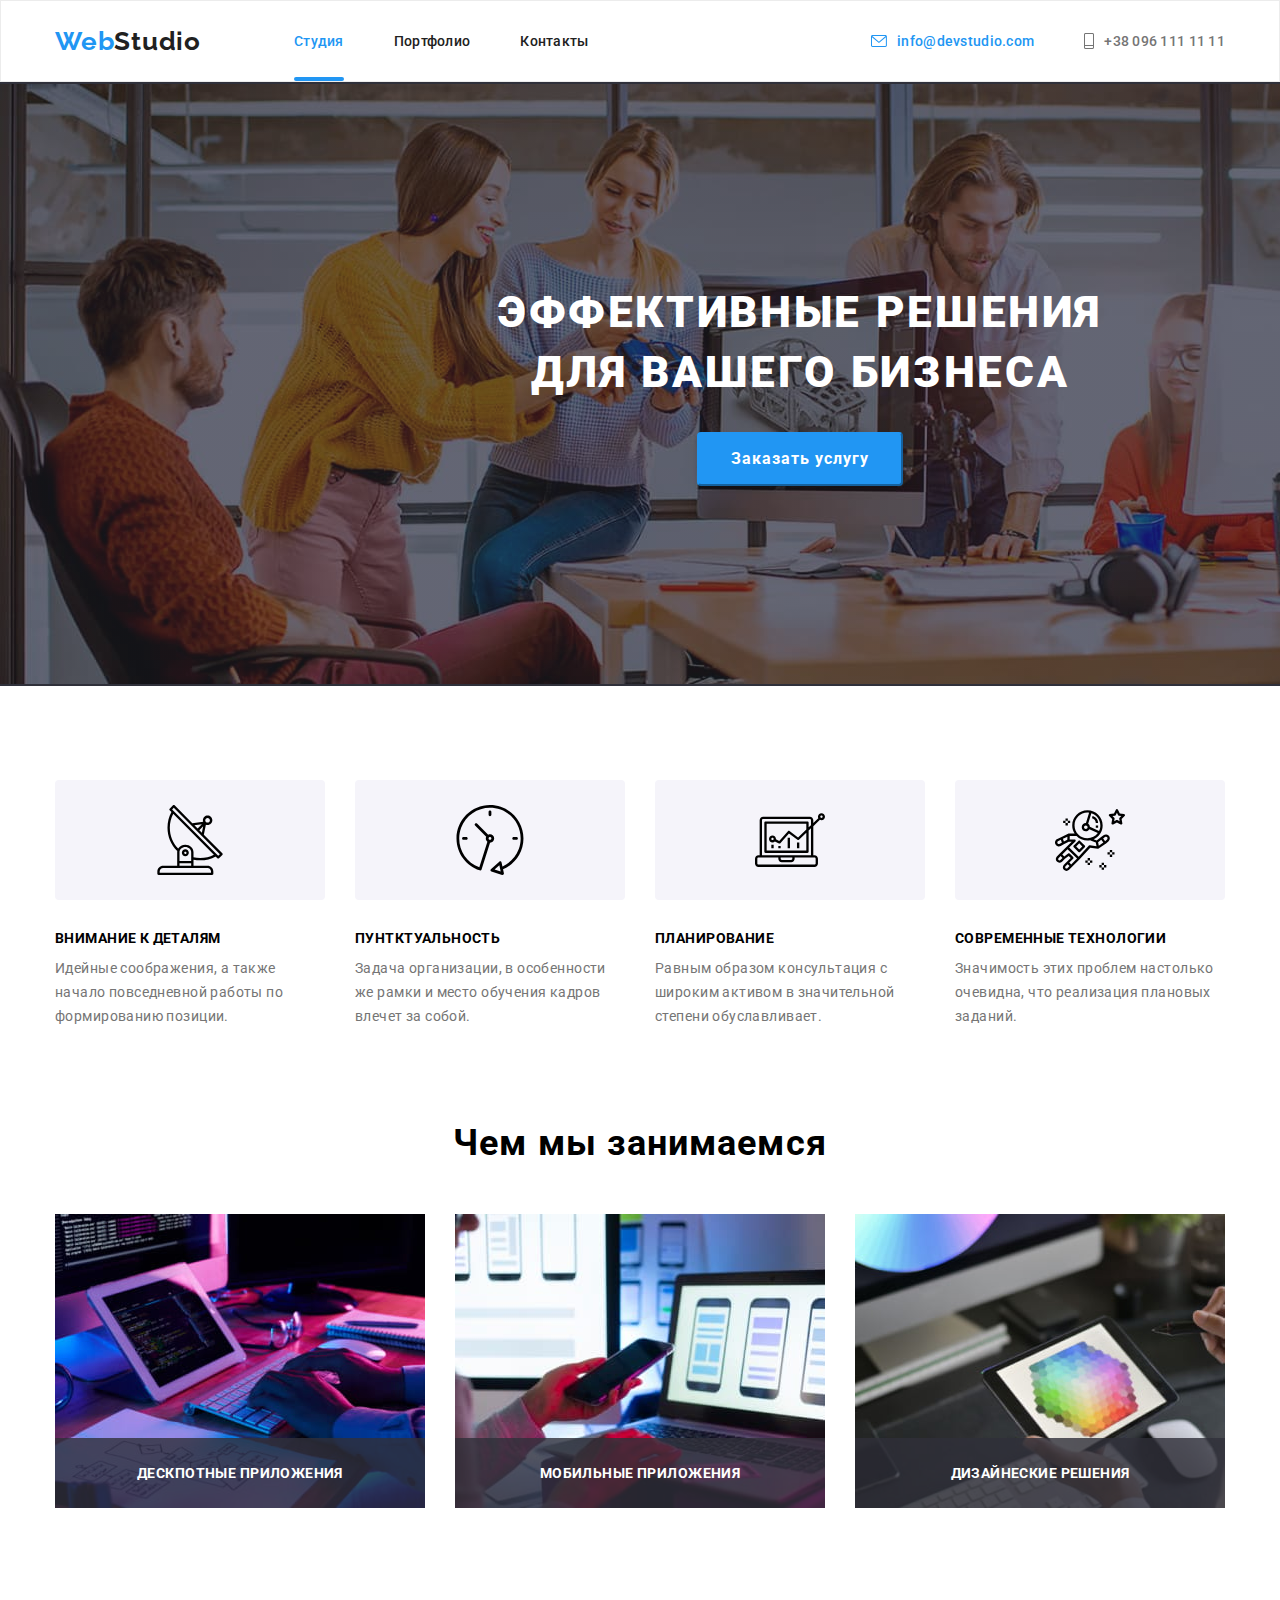
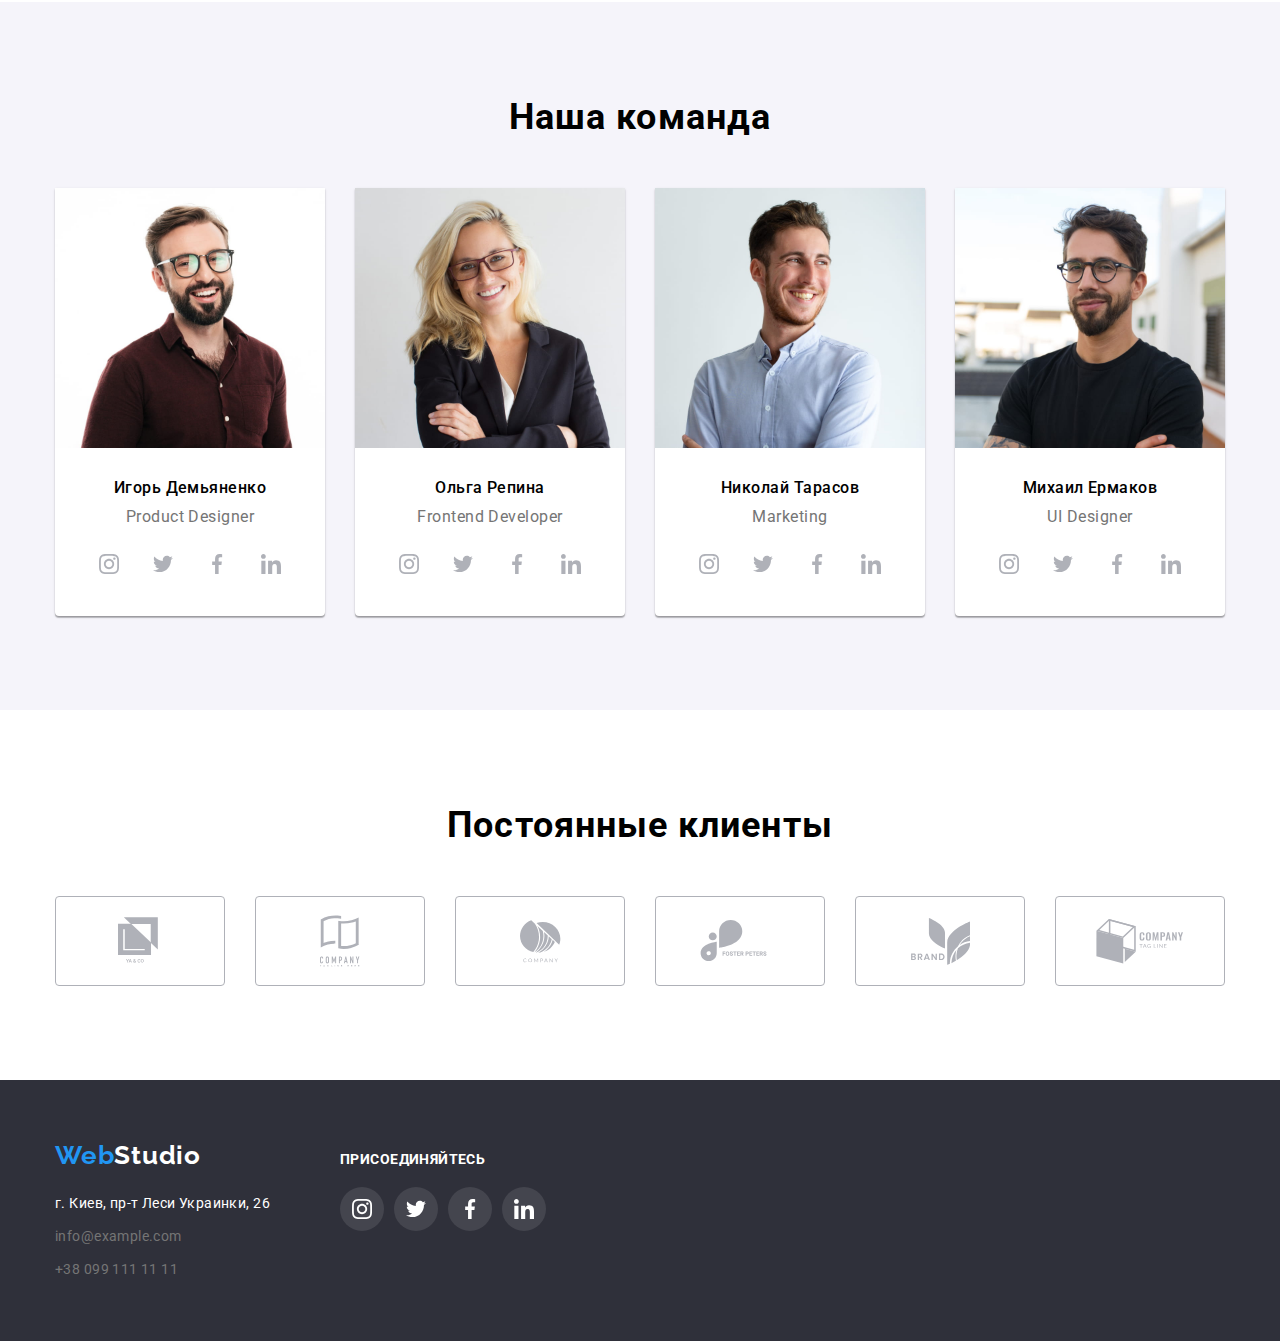
==== src/index.html @ 25f6a311 "1 сомм" ====
<!DOCTYPE html>
<html lang="en">
  <head>
    <meta charset="UTF-8" />
    <meta name="viewport" content="width=device-width, initial-scale=1.0" />
    <title>Document</title>
    <link
      rel="stylesheet"
      href="https://cdnjs.cloudflare.com/ajax/libs/modern-normalize/1.0.0/modern-normalize.min.css"
    />
    <link rel="preconnect" href="https://fonts.gstatic.com" />
    <link rel="preconnect" href="https://fonts.gstatic.com" />
    <link
      href="https://fonts.googleapis.com/css2?family=Raleway:wght@400;500;700&family=Roboto:wght@400;500;700&display=swap"
      rel="stylesheet"
    />
    <link rel="stylesheet" href="./stile/index.css" />
  </head>
  <body>
    <header class="header">
      <div class="container site-nav">
        <a class="header-logo" href=""
          >Web<span class="header-logo-span">Studio</span></a
        >
        <nav>
          <ul class="header-nav list">
            <li class="item">
              <a href="./index.html" class="link hover-item">Студия</a>
            </li>
            <li class="item">
              <a href="./portfolio.html" class="link">Портфолио</a>
            </li>
            <li class="item">
              <a href="" class="link">Контакты</a>
            </li>
          </ul>
        </nav>
        <ul class="header-nav-contacts list">
          <li class="item ">
            <a href="" class="link hover-item">
              <svg class="letter-icon">
                <use href="./images/spryte.svg#icon-envelope-hover"></use>
              </svg>
              info@devstudio.com</a
            >
          </li>
          <li class="item">
            <a href="" class="link">
              <svg class="telephone-icon">
                <use href="./images/spryte.svg#icon-Vector-7"></use>
              </svg>
              +38 096 111 11 11</a
            >
          </li>
        </ul>
      </div>
    </header>
    <main>
      <section class="section-hero">
        <div class="container">
          <h1 class="hero-title">
            ЭФФЕКТИВНЫЕ РЕШЕНИЯ<br />ДЛЯ ВАШЕГО БИЗНЕСА
          </h1>
          <button data-modal-open type="button" class="hero-button">Заказать услугу</button>
        </div>
      </section>
      <section class="section-advantages">
        <div class="container">
          <h2 hidden>Наши преимущества</h2>
          <ul class="list advantages-list">
            <li class="item">
              <div class="advantages-div">
                <svg class="advantages-icon">
                  <use href="./images/spryte.svg#icon-antenna-1-1"></use>
                </svg>
              </div>
              <h3 class="advantages-title">ВНИМАНИЕ К ДЕТАЛЯМ</h3>
              <p class="advantages-text">
                Идейные соображения, а также начало повседневной работы по
                формированию позиции.
              </p>
            </li>
            <li class="item">
              <div class="advantages-div">
                <svg class="advantages-icon">
                  <use href="./images/spryte.svg#icon-clock-1-1"></use>
                </svg>
              </div>
              <h3 class="advantages-title">ПУНТКТУАЛЬНОСТЬ</h3>
              <p class="advantages-text">
                Задача организации, в особенности же рамки и место обучения
                кадров влечет за собой.
              </p>
            </li>
            <li class="item">
              <div class="advantages-div">
                <svg class="advantages-icon">
                  <use href="./images/spryte.svg#icon-diagram-1"></use>
                </svg>
              </div>
              <h3 class="advantages-title">ПЛАНИРОВАНИЕ</h3>
              <p class="advantages-text">
                Равным образом консультация с широким активом в значительной
                степени обуславливает.
              </p>
            </li>
            <li class="item">
              <div class="advantages-div">
                <svg class="advantages-icon">
                  <use href="./images/spryte.svg#icon-astronaut-1"></use>
                </svg>
              </div>
              <h3 class="advantages-title">СОВРЕМЕННЫЕ ТЕХНОЛОГИИ</h3>
              <p class="advantages-text">
                Значимость этих проблем настолько очевидна, что реализация
                плановых заданий.
              </p>
            </li>
          </ul>
        </div>
      </section>
      <section class="section-occupation">
        <div class="container">
          <h2 class="occupation-title">Чем мы занимаемся</h2>
          <ul class="occupation-list list">
            <li class="item">
              <div class="occupation-card-container">
                <img
                src="./images/img(14).jpg"
                width="370"
                alt="планшет на клавиатуре"
              />
              <p class="occupation-text-title">ДЕСКПОТНЫЕ ПРИЛОЖЕНИЯ</p>
              </div>
            </li>
            <li class="item">
              <div class="occupation-card-container">
              <img
                src="./images/img(1).jpg"
                width="370"
                alt="ноутбук и телефон"
              />
              <p class="occupation-text-title">МОБИЛЬНЫЕ ПРИЛОЖЕНИЯ</p>
            </div>
            </li>
            <li class="item">
              <div class="occupation-card-container">
              <img src="./images/img(2).jpg" width="370" alt="планшет" />
              <p class="occupation-text-title">ДИЗАЙНЕСКИЕ РЕШЕНИЯ</p>
            </div>
            </li>
          </ul>
        </div>
      </section>
      <section class="section-team">
        <div class="container">
          <h2 class="team-title">Наша команда</h2>
          <ul class="list team-list">
            <li class="item">
              <img src="./images/img(3)(1).jpg" width="270" alt="Лицо Игоря" />
              <div class="name-container">
                <h3 class="team-name">Игорь Демьяненко</h3>
                <p class="team-job">Product Designer</p>
              </div>
              <ul class="team-ul-svg list">
                <li class="team-li-svg">
                  <a href="" class="team-list-svg">
                    <svg class="team-icon">
                      <use href="./images/spryte.svg#icon-instagram-2"></use>
                    </svg>
                  </a>
                </li>
                <li class="team-li-svg">
                  <a href="" class="team-list-svg">
                    <svg class="team-icon">
                      <use href="./images/spryte.svg#icon-twitter-1"></use>
                    </svg>
                  </a>
                </li>
                <li class="team-li-svg">
                  <a href="" class="team-list-svg">
                    <svg class="team-icon">
                      <use href="./images/spryte.svg#icon-facebook-1"></use>
                    </svg>
                  </a>
                </li>
                <li class="team-li-svg">
                  <a href="" class="team-list-svg">
                    <svg class="team-icon">
                      <use href="./images/spryte.svg#icon-linkedin-1"></use>
                    </svg>
                  </a>
                </li>
              </ul>
            </li>
            <li class="item">
              <img src="./images/img(4).jpg" width="270" alt="Лицо Ольги" />
              <div class="name-container">
                <h3 class="team-name">Ольга Репина</h3>
                <p class="team-job">Frontend Developer</p>
              </div>
              <ul class="team-ul-svg list">
                <li class="team-li-svg">
                  <a href="" class="team-list-svg">
                    <svg class="team-icon">
                      <use href="./images/spryte.svg#icon-instagram-2"></use>
                    </svg>
                  </a>
                </li>
                <li class="team-li-svg">
                  <a href="" class="team-list-svg">
                    <svg class="team-icon">
                      <use href="./images/spryte.svg#icon-twitter-1"></use>
                    </svg>
                  </a>
                </li>
                <li class="team-li-svg">
                  <a href="" class="team-list-svg">
                    <svg class="team-icon">
                      <use href="./images/spryte.svg#icon-facebook-1"></use>
                    </svg>
                  </a>
                </li>
                <li class="team-li-svg">
                  <a href="" class="team-list-svg">
                    <svg class="team-icon">
                      <use href="./images/spryte.svg#icon-linkedin-1"></use>
                    </svg>
                  </a>
                </li>
              </ul>
            </li>
            <li class="item">
              <img
                src="./images/img(5)(1).jpg"
                width="270"
                alt="Лицо Николая"
              />
              <div class="name-container">
                <h3 class="team-name">Николай Тарасов</h3>
                <p class="team-job">Marketing</p>
              </div>
              <ul class="team-ul-svg list">
                <li class="team-li-svg">
                  <a href="" class="team-list-svg">
                    <svg class="team-icon">
                      <use href="./images/spryte.svg#icon-instagram-2"></use>
                    </svg>
                  </a>
                </li>
                <li class="team-li-svg">
                  <a href="" class="team-list-svg">
                    <svg class="team-icon">
                      <use href="./images/spryte.svg#icon-twitter-1"></use>
                    </svg>
                  </a>
                </li>
                <li class="team-li-svg">
                  <a href="" class="team-list-svg">
                    <svg class="team-icon">
                      <use href="./images/spryte.svg#icon-facebook-1"></use>
                    </svg>
                  </a>
                </li>
                <li class="team-li-svg">
                  <a href="" class="team-list-svg">
                    <svg class="team-icon">
                      <use href="./images/spryte.svg#icon-linkedin-1"></use>
                    </svg>
                  </a>
                </li>
              </ul>
            </li>
            <li class="item">
              <img src="./images/img(6).jpg" width="270" alt="Лицо Михаила" />
              <div class="name-container">
                <h3 class="team-name">Михаил Ермаков</h3>
                <p class="team-job">UI Designer</p>
              </div>
              <ul class="team-ul-svg list">
                <li class="team-li-svg">
                  <a href="" class="team-list-svg">
                    <svg class="team-icon">
                      <use href="./images/spryte.svg#icon-instagram-2"></use>
                    </svg>
                  </a>
                </li>
                <li class="team-li-svg">
                  <a href="" class="team-list-svg">
                    <svg class="team-icon">
                      <use href="./images/spryte.svg#icon-twitter-1"></use>
                    </svg>
                  </a>
                </li>
                <li class="team-li-svg">
                  <a href="" class="team-list-svg">
                    <svg class="team-icon">
                      <use href="./images/spryte.svg#icon-facebook-1"></use>
                    </svg>
                  </a>
                </li>
                <li class="team-li-svg">
                  <a href="" class="team-list-svg">
                    <svg class="team-icon">
                      <use href="./images/spryte.svg#icon-linkedin-1"></use>
                    </svg>
                  </a>
                </li>
              </ul>
            </li>
          </ul>
        </div>
      </section>
      <section class="clients-section">
        <div class="container">
          <h2 class="clients-title">Постоянные клиенты</h2>
          <ul class="clients-ul list">
            <li class="clients-li">
              <a href="" class="clients-link">
                <svg class="clients-icon icon1">
                  <use href="./images/spryte.svg#icon-logo-1"></use>
                </svg>
              </a>
            </li>
            <li class="clients-li">
              <a href="" class="clients-link">
                <svg class="clients-icon icon2">
                  <use href="./images/spryte.svg#icon-logo-2"></use>
                </svg>
              </a>
            </li>
            <li class="clients-li">
              <a href="" class="clients-link">
                <svg class="clients-icon icon3">
                  <use href="./images/spryte.svg#icon-logo-3"></use>
                </svg>
              </a>
            </li>
            <li class="clients-li">
              <a href="" class="clients-link">
                <svg class="clients-icon icon4">
                  <use href="./images/spryte.svg#icon-logo-4"></use>
                </svg>
              </a>
            </li>
            <li class="clients-li">
              <a href="" class="clients-link">
                <svg class="clients-icon icon5">
                  <use href="./images/spryte.svg#icon-logo-5"></use>
                </svg>
              </a>
            </li>
            <li class="clients-li">
              <a href="" class="clients-link">
                <svg class="clients-icon icon6">
                  <use href="./images/spryte.svg#icon-logo-6"></use>
                </svg>
              </a>
            </li>
          </ul>
        </div>
      </section>
    </main>

    <footer class="footer">
      <div class="container footer-div-container">
        <div class="footer-a-adress">
          <a class="footer-logo" href="./index.html"
            >Web<span class="footer-logo-span">Studio</span></a
          >

          <address class="footer-adress">
            г. Киев, пр-т Леси Украинки, 26
            <ul class="list footer-list">
              <li class="item">
                <a href="" class="link">info@example.com</a>
              </li>
              <li class="item">
                <a href="" class="link">+38 099 111 11 11</a>
              </li>
            </ul>
          </address>
        </div>
        <div class="footer-div">
          <h3 class="footer-h3">ПРИСОЕДИНЯЙТЕСЬ</h3>
          <ul class="footer-ul-svg list">
            <li class="footer-li-svg">
              <a href="" class="footer-list-svg">
                <svg class="footer-icon">
                  <use href="./images/spryte.svg#icon-instagram-2"></use>
                </svg>
              </a>
            </li>
            <li class="footer-li-svg">
              <a href="" class="footer-list-svg">
                <svg class="footer-icon">
                  <use href="./images/spryte.svg#icon-twitter-1"></use>
                </svg>
              </a>
            </li>
            <li class="footer-li-svg">
              <a href="" class="footer-list-svg">
                <svg class="footer-icon">
                  <use href="./images/spryte.svg#icon-facebook-1"></use>
                </svg>
              </a>
            </li>
            <li class="footer-li-svg">
              <a href="" class="footer-list-svg">
                <svg class="footer-icon">
                  <use href="./images/spryte.svg#icon-linkedin-1"></use>
                </svg>
              </a>
            </li>
          </ul>
        </div>
      </div>
    </footer>
    <div class="backdrop is-hidden" data-modal>
      <div  class="modal-window">
        <a  href="" class="modal-link" data-modal-close>
          <svg class="modal-icon">
            <use href="./images/spryte.svg#icon-Vectr"></use>
          </svg>
        </a>
        <h2 class="modal-title">Оставьте свои данные, мы вам перезвоним</h2>
        <form action="" name="modal-form">
          <label for="" class="modal-label">
            Имя 
            <a href="" class="modal-svg-link1 modal-svg-link">
              <svg class="modal-svg-name"> 
                <use href="./images/spryte.svg#icon-Vector2"></use>
              </svg>
            </a> 
              <input type="text" name="name" id="name" class="form-input">           
          </label>
          <label for="" class="modal-label">
            Телефон
            <a href="" class="modal-svg-link"> 
              <svg class="modal-svg-phone">
                <use href="./images/spryte.svg#icon-Vector3"></use>
              </svg>
            </a>
            <input type="tel" name="phone" id="phone" class="form-input">
          </label>
          <label for="" class="modal-label">
            Почта 
            <a href="" class="modal-svg-link">
              <svg class="modal-svg-email">
                <use href="./images/spryte.svg#icon-Vector4"></use>
              </svg>
            </a>
            <input type="email" name="email" id="email" class="form-input">
          </label>
          <label for="" class="">
            Комментарий
            <textarea name="feedback" id="" cols="30" rows="10" placeholder="Введите текст"></textarea>
          </label>
          <label for="" class="modal-radio-label"> 
           
            <input type="radio" value="">
            Соглашаюсь с рассылкой и принимаю
            <a href="" class="modal-radio-link">Условия договора</a>
          </label>
          <button class="modal-submit-button">Отправить</button>
        </form>
        </div>
    </div>
    <script src="./index.js"></script>
  </body>
</html>
---- src/stile/index.css ----
:root {
  --primary-color: #212121;
  --no-primary-color: #757575;
  --nav-color: #2196f3;
  --white: #ffffff;
  --background: #2f303a;
  --white-tel-em: rgba(255, 255, 255, 0.6);
  --border-color: #ececec;
  --items-color: #eeeeee;
  --occupation-text-background: #2F303ACC;
  ;
}
body {
  font-family: "Roboto", sans-serif;
}
h1,
h2,
h3,
h4,
h5,
h6 {
  margin: 0px;
}
li {
  margin: 0px;
}
p {
  margin: 0px;
}
img {
  display: block;
}
/* Стили Хедера*/
.header-logo {
  font-family: "Raleway", sans-serif;
  font-size: 26px;
  font-style: normal;
  font-weight: 700;
  line-height: 31px;
  letter-spacing: 0.03em;
  text-decoration: none;
  color: var(--nav-color);
  margin-right: 93px;
  padding: 24px 0px;
}
.list {
  list-style: none;
}

ul {
  margin: 0px;
  padding: 0px;
}
.header {
  border: 1px solid #ececec;
}
.header-logo-span {
  color: var(--primary-color);
}
.site-nav {
  display: flex;
  align-items: center;
}
.header-nav {
  display: flex;
}
.header-nav-contacts {
  display: flex;
  margin-left: auto;
}
.header-nav .link {
  color: var(--primary-color);
  font-style: normal;
  font-weight: 500;
  font-size: 14px;
  line-height: 16px;
  letter-spacing: 0.02em;
  text-decoration: none;
  padding: 32px 0px;
  display: block;
  position: relative;
}
.header-nav .link::before {
  content: "";
  display: inline-block;
  width: 0%;
  height: 4px;
  border-radius: 2px;
  background-color: var(--nav-color);
  position: absolute;
  bottom: 0;
 
  transition-property: width;
  transition-duration: 250ms;
  transition-delay: 0;
  transition-timing-function: cubic-bezier(0.075, 0.82, 0.165, 1);
}
.header-nav .hover-item::before {
width: 100%;
}
.header-nav .item {
  margin-right: 50px;
}
.header-nav .item:last-child {
  margin: 0px;
}
.header-nav-contacts .link {
  color: var(--no-primary-color);

  font-style: normal;
  font-weight: 500;
  font-size: 14px;
  line-height: 16px;
  letter-spacing: 0.02em;
  padding: 32px 0px;
  text-decoration: none;
  display: block;
  
  display: flex;
  align-items: center;
}
.header-nav-contacts .item {
  margin-right: 50px;
}

.header-nav-contacts .item:last-child {
  margin: 0px;
}
.header-nav .hover-item {
  color: var(--nav-color);
}
.header-nav-contacts .hover-item {
  color: var(--nav-color);
}
.header-nav-contacts .hover-item:hover {
  color: var(--primary-color);
}
.header-nav .link:hover,
.header-nav .link:focus {
  color: var(--nav-color);
}
.header-nav .link:hover::before,
.header-nav .link:focus::before {
  color: var(--nav-color);
  width: 100%;
}
.header-nav-contacts .link:hover,
.header-nav-contacts .link:focus {
  color: var(--nav-color);
}
.header-nav .hover-item:hover,
.header-nav .hover-item:focus {
  color: var(--primary-color);
}
.header-nav .link:hover ,
.header-nav .link:focus {
  color: var(--nav-color);
}
.container {
  width: 1200px;
  margin-right: auto;
  margin-left: auto;
  padding-left: 15px;
  padding-right: 15px;
}
.letter-icon {
  display: inline-block;
  width: 16px;
  height: 12px;
  fill: var(--nav-color);
  margin-right: 10px;
}
.telephone-icon {
  display: inline-block;
  width: 10px;
  height: 16px;
  margin-right: 10px;
  fill: var(--no-primary-color);
  
}
.telephone-icon:hover {
  fill: var(--nav-color);
}
.letter-icon:hover {
  fill: var(--no-primary-color);
}

.header-nav-contacts .link:hover .telephone-icon {
  fill: var(--nav-color);
}

.header-nav-contacts .link:focus .telephone-icon {
  fill: var(--nav-color);
}
/* Стили героя*/
.section-hero {
  background-color: var(--background);

  background-repeat: no-repeat;
  background-position: 50% 50%;
  padding: 200px 0px;
  background-image: linear-gradient(
      rgba(47, 48, 58, 0.4),
      rgba(47, 48, 58, 0.4)
    ),
    url(../images/fons.jpg);
  background-repeat: no-repeat;
  width: 1600px;
  margin-left: auto;
  margin-right: auto;
}
.hero-title {
  font-size: 44px;
  font-style: normal;
  font-weight: 900;
  line-height: 60px;
  letter-spacing: 0.06em;
  color: var(--white);
  text-align: center;
  margin: 0px;
  margin-bottom: 30px;
}
.hero-button {
  font-size: 16px;
  font-style: normal;
  font-weight: 700;
  line-height: 30px;
  letter-spacing: 0.06em;
  color: var(--white);
  box-shadow: 0px 4px 4px rgba(0, 0, 0, 0.15);
  border-radius: 4px;
  padding: 10px 32px;
  background-color: var(--nav-color);
  min-width: 200px;
  display: block;
  margin-left: auto;
  margin-right: auto;
  border-color: var(--nav-color);
}

/*Секция преимуществ*/
.section-advantages {
  padding-top: 94px;
  padding-bottom: 94px;
}
.advantages-list {
  display: flex;
}
.advantages-list .item {
  margin-right: 30px;
}
.advantages-list .item:last-child {
  margin: 0px;
}
.advantages-title {
  font-size: 14px;
  font-style: normal;
  font-weight: 700;
  line-height: 16px;
  letter-spacing: 0.03em;
  margin-bottom: 10px;
  margin-top: 30px;
}
.advantages-text {
  font-size: 14px;
  font-style: normal;
  font-weight: 400;
  line-height: 24px;
  letter-spacing: 0.03em;
  color: var(--no-primary-color);
}
.advantages-icon {
  display: inline-block;
  width: 70px;
  height: 70px;
}
.advantages-div {
  background: #f5f4fa;
  border-radius: 4px;
  width: 270px;
  height: 120px;
  display: flex;
  align-items: center;
  justify-content: center;
}
/*Секция  занятий */
.section-occupation {
  padding-bottom: 94px;
}
.occupation-title {
  font-size: 36px;
  font-style: normal;
  font-weight: 700;
  line-height: 42px;
  letter-spacing: 0.03em;
  text-align: center;
  margin-bottom: 50px;
}
.occupation-list {
  display: flex;
}
.occupation-list .item {
  margin-right: 30px;
}
.occupation-list .item:last-child {
  margin: 0px;
}
.occupation-text-title {
  font-size: 14px;
  font-weight: 700;
  line-height: 16px;
  letter-spacing: 0.03em;
  color: var(--white);
  text-align: center;
  padding: 27px 0px;
  position: absolute;
  bottom: 0;
  left: 0;
  background-color: var(--occupation-text-background);
  width: 100%;
}
.occupation-card-container {
 position: relative;
}

/*Секция  команды */

.section-team {
  padding-top: 94px;
  background: #f5f4fa;
  padding-bottom: 94px;
}
.team-title {
  text-align: center;
  font-size: 36px;
  font-style: normal;
  font-weight: 700;
  line-height: 42px;
  letter-spacing: 0.03em;
  margin-bottom: 50px;
}
.team-list {
  display: flex;
}
.team-list .item {
  margin-right: 30px;
  background-color: var(--white);
  padding-bottom: 30px;
  text-align: center;
  border-radius: 0px 0px 4px 4px;
  box-shadow: 0px 1px 3px rgba(0, 0, 0, 0.12), 0px 1px 1px rgba(0, 0, 0, 0.14),
    0px 2px 1px rgba(0, 0, 0, 0.2);
}
.team-list .item:last-child {
  margin: 0px;
}
.team-name {
  font-size: 16px;
  font-style: normal;
  font-weight: 500;
  line-height: 19px;
  letter-spacing: 0.03em;
  margin-bottom: 10px;
}
.name-container {
  padding-top: 30px;
  background-color: var(--white);
}
.team-job {
  font-size: 16px;
  font-style: normal;
  font-weight: 400;
  line-height: 19px;
  letter-spacing: 0.03em;
  color: var(--no-primary-color);
}
.team-li-svg {
  margin-right: 10px;
}
.team-li-svg:last-child {
  margin-right: 0;
}
.team-ul-svg {
  display: inline-flex;
  margin-top: 16px;
}
.team-icon {
  width: 20px;
  height: 20px;
  fill: #afb1b8;
  transition-property: fill;
  transition-delay: 0;
  transition-duration: 250ms;
  transition-timing-function: cubic-bezier(0.075, 0.82, 0.165, 1);
}
.team-list-svg {
  justify-content: center;
  align-items: center;
  display: flex;
  width: 44px;
  height: 44px;
  border-radius: 50%;
  background-color: var(--white-color);
  transition-property: background-color;
  transition-delay: 0;
  transition-duration: 250ms;
  transition-timing-function: cubic-bezier(0.075, 0.82, 0.165, 1);
}
.team-list-svg:hover {
  background-color: var(--nav-color);
}
.team-list-svg:hover .team-icon {
  fill: var(--white);
}
.team-list-svg:focus {
  background-color: var(--nav-color);
}
.team-list-svg:focus .team-icon {
  fill: var(--white);
}
/*Стили постоянных клиентов */
.clients-section {
  padding-top: 94px;
  padding-bottom: 94px;
}
.clients-title {
  font-size: 36px;
  font-style: normal;
  font-weight: 700;
  line-height: 42px;
  letter-spacing: 0.03em;
  text-align: center;
  margin-bottom: 50px;
}
.clients-ul {
  display: inline-flex;
}
.icon1 {
  width: 44px;
  height: 49px;
}
.icon2 {
  width: 40px;
  height: 52px;
}
.icon3 {
  width: 41px;
  height: 43px;
}
.icon4 {
  width: 80px;
  height: 42px;
}
.icon5 {
  width: 59px;
  height: 47px;
}
.icon6 {
  width: 88px;
  height: 45px;
}
.clients-link {
  width: 170px;
  height: 90px;
  border: 1px solid #afb1b8;
  display: flex;

  border-radius: 4px;
  justify-content: center;
  align-items: center;
  transition-property: border;
  transition-delay: 0;
  transition-duration: 250ms;
  transition-timing-function: cubic-bezier(0.075, 0.82, 0.165, 1);
}
.clients-icon {
  fill: #afb1b8;
  transition-property: fill;
  transition-delay: 0;
  transition-duration: 250ms;
  transition-timing-function: cubic-bezier(0.075, 0.82, 0.165, 1);
}
.clients-link:hover {
  border-color: var(--nav-color);
}
.clients-link:hover .clients-icon {
  fill: var(--nav-color);
}
.clients-link:focus {
  border-color: var(--nav-color);
}
.clients-link:focus .clients-icon {
  fill: var(--nav-color);
}
.clients-li {
  margin-right: 30px;
}
.clients-li:last-child {
  margin-right: 0;
}
/*Стили Футера */
.footer {
  background-color: var(--background);
  padding-top: 60px;
  padding-bottom: 60px;
}
.footer-logo {
  font-family: "Raleway", sans-serif;
  font-size: 26px;
  font-style: normal;
  font-weight: 700;
  line-height: 31px;
  letter-spacing: 0.03em;
  text-decoration: none;
  color: var(--nav-color);
}
.footer-logo-span {
  color: var(--white);
}
.footer-adress {
  margin-top: 20px;
  font-size: 14px;
  font-style: normal;
  font-weight: 400;
  line-height: 24px;
  letter-spacing: 0.03em;
  color: var(--white);
}
.footer-list .link {
  font-size: 14px;
  font-style: normal;
  font-weight: 400;
  line-height: 24px;
  letter-spacing: 0.03em;
  color: var(--no-primary-color);
  text-decoration: none;

  transition-property: color;
  transition-timing-function: cubic-bezier(0.075, 0.82, 0.165, 1);
  transition-delay: 0;
  transition-duration: 250ms;
}
.footer-list .item {
  margin-top: 9px;
}
.footer-list .link:hover,
.link:focus {
  color: var(--nav-color);
}
.footer-div-container {
  display: flex;
  align-items: baseline;
}
.footer-icon {
  width: 20px;
  height: 20px;
  fill: var(--white);
}
.footer-ul-svg {
  display: flex;
}
.footer-list-svg {
  display: inline-flex;
  background: rgba(255, 255, 255, 0.1);
  border-radius: 50%;
  width: 44px;
  height: 44px;
  justify-content: center;
  align-items: center;
   
  transition-property: background-color;
  transition-timing-function: cubic-bezier(0.075, 0.82, 0.165, 1);
  transition-delay: 0;
  transition-duration: 250ms;
}
.footer-list-svg:hover,
.footer-list-svg:focus {
  background-color: var(--nav-color);
}
.footer-li-svg {
  margin-right: 10px;
}
.footer-li-svg:last-child {
  margin-right: 0;
}
.footer-div {
  margin-left: 70px;
}
.footer-h3 {
  font-size: 14px;
  font-style: normal;
  font-weight: 700;
  line-height: 16px;
  letter-spacing: 0.03em;
  text-align: left;
  color: var(--white);
  margin-bottom: 20px;
}
/*Стили модального окна*/
.backdrop {
  position: fixed;
  top: 0;
  right: 0;
  left: 0;
  bottom: 0;
  background: rgba(0, 0, 0, 0.2);
}
.backdrop.is-hidden {
  opacity: 0;
  pointer-events: none;
}
.modal-window {
  position: absolute;
  width: 528px;
  height: 581px;
  top: 50%;
  left: 50%;
  transform: translate(-50%, -50%);
  background: #FFFFFF;
  box-shadow: 0px 1px 3px rgba(0, 0, 0, 0.12), 0px 1px 1px rgba(0, 0, 0, 0.14), 0px 2px 1px rgba(0, 0, 0, 0.2);
  border-radius: 4px;
  
}
.container {
  position: relative;
}
.modal-icon {
  display: inline-block;
  width: 11px;
  height: 11px;
}
.modal-link {
  display: flex;
  width: 30px;
  height: 30px;
  border: 1px solid var(--no-primary-color);
  border-radius: 50%;
  justify-content: center;
  align-items: center;
  margin-left: auto;
  margin-right: 8px;
  margin-top: 8px;
}
.modal-svg-name {
  display: inline-block;
  width: 12px;
  height: 12px;
}
.modal-svg-phone {
  display: inline-block;
  width: 13px;
  height: 13px;
}
.modal-svg-email {
  width: 15px;
  height: 12px;
}
label {
  width: 448px;
  display: flex;
  flex-direction: column;
  margin: 0px auto;
  font-size: 12px;
  font-weight: 400;
  line-height: 14px;
  letter-spacing: 0.01em;
  text-align: left;
  color: var(--no-primary-color);
}
.modal-title {
  font-size: 20px;
  font-weight: 700;
  line-height: 23px;
  letter-spacing: 0.03em;
  text-align: center;
  margin-top: 10px;
  margin-bottom: 12px;
}
.form-input {
  width: 448px;
}
.modal-svg-link {
  display: flex;
  width: 18px;
  height: 18px;
  justify-content: center;
  align-items: center;
  margin-left: 15px;
}
.modal-label { 
  position: relative;
  margin-bottom: 10px;
}
.modal-svg-link {
  position: absolute;
  top: 50%;
}
.form-input {
  height: 40px;
  margin-top: 4px;
  border: 1px solid rgba(33, 33, 33, 0.2);
  border-radius: 4px;
  padding-right: 40px;
}
input {
  padding-left: 42px;
}
textarea {
  resize: none;
  display: block;
  margin-left: auto;
  margin-right: auto;
  width: 448px;
  border: 1px solid rgba(33, 33, 33, 0.2);
  border-radius: 4px;
  margin-top: 4px;
  color: var(--no-primary-color);
  padding: 12px 15px;
}
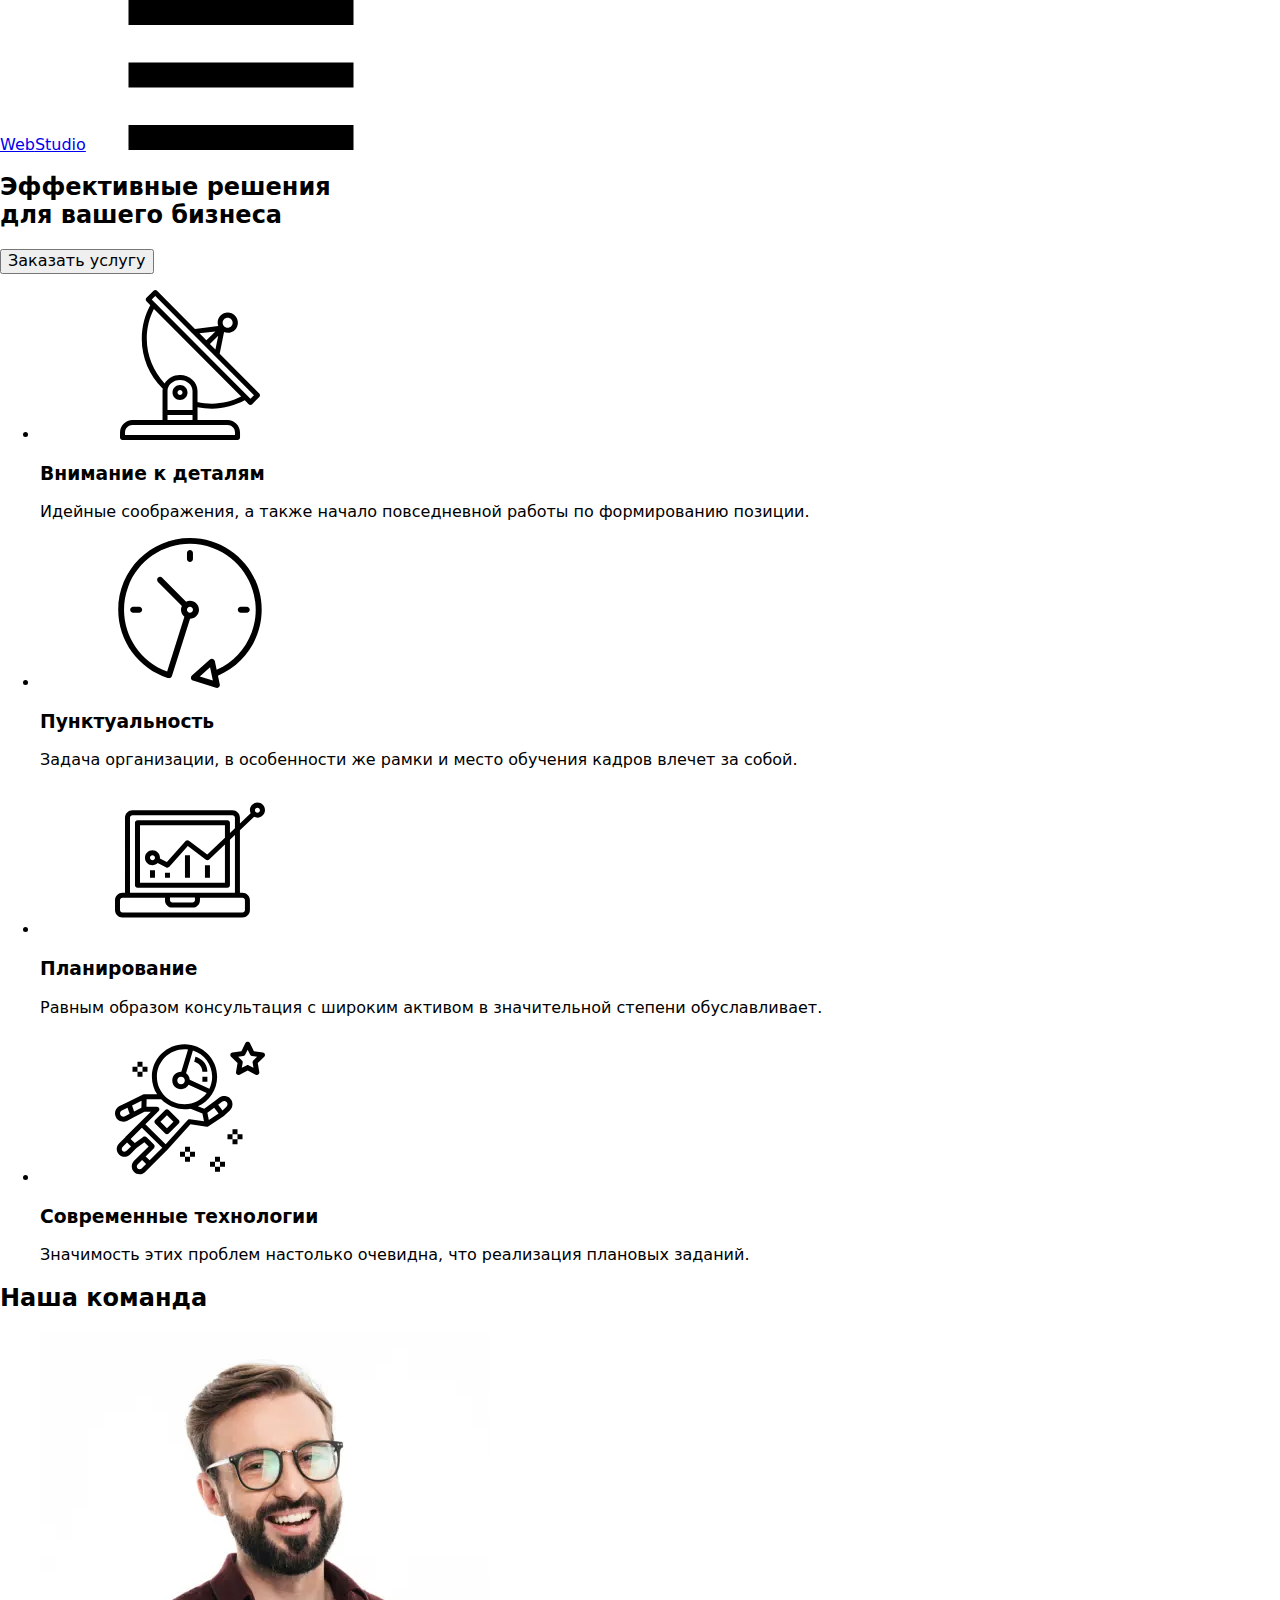
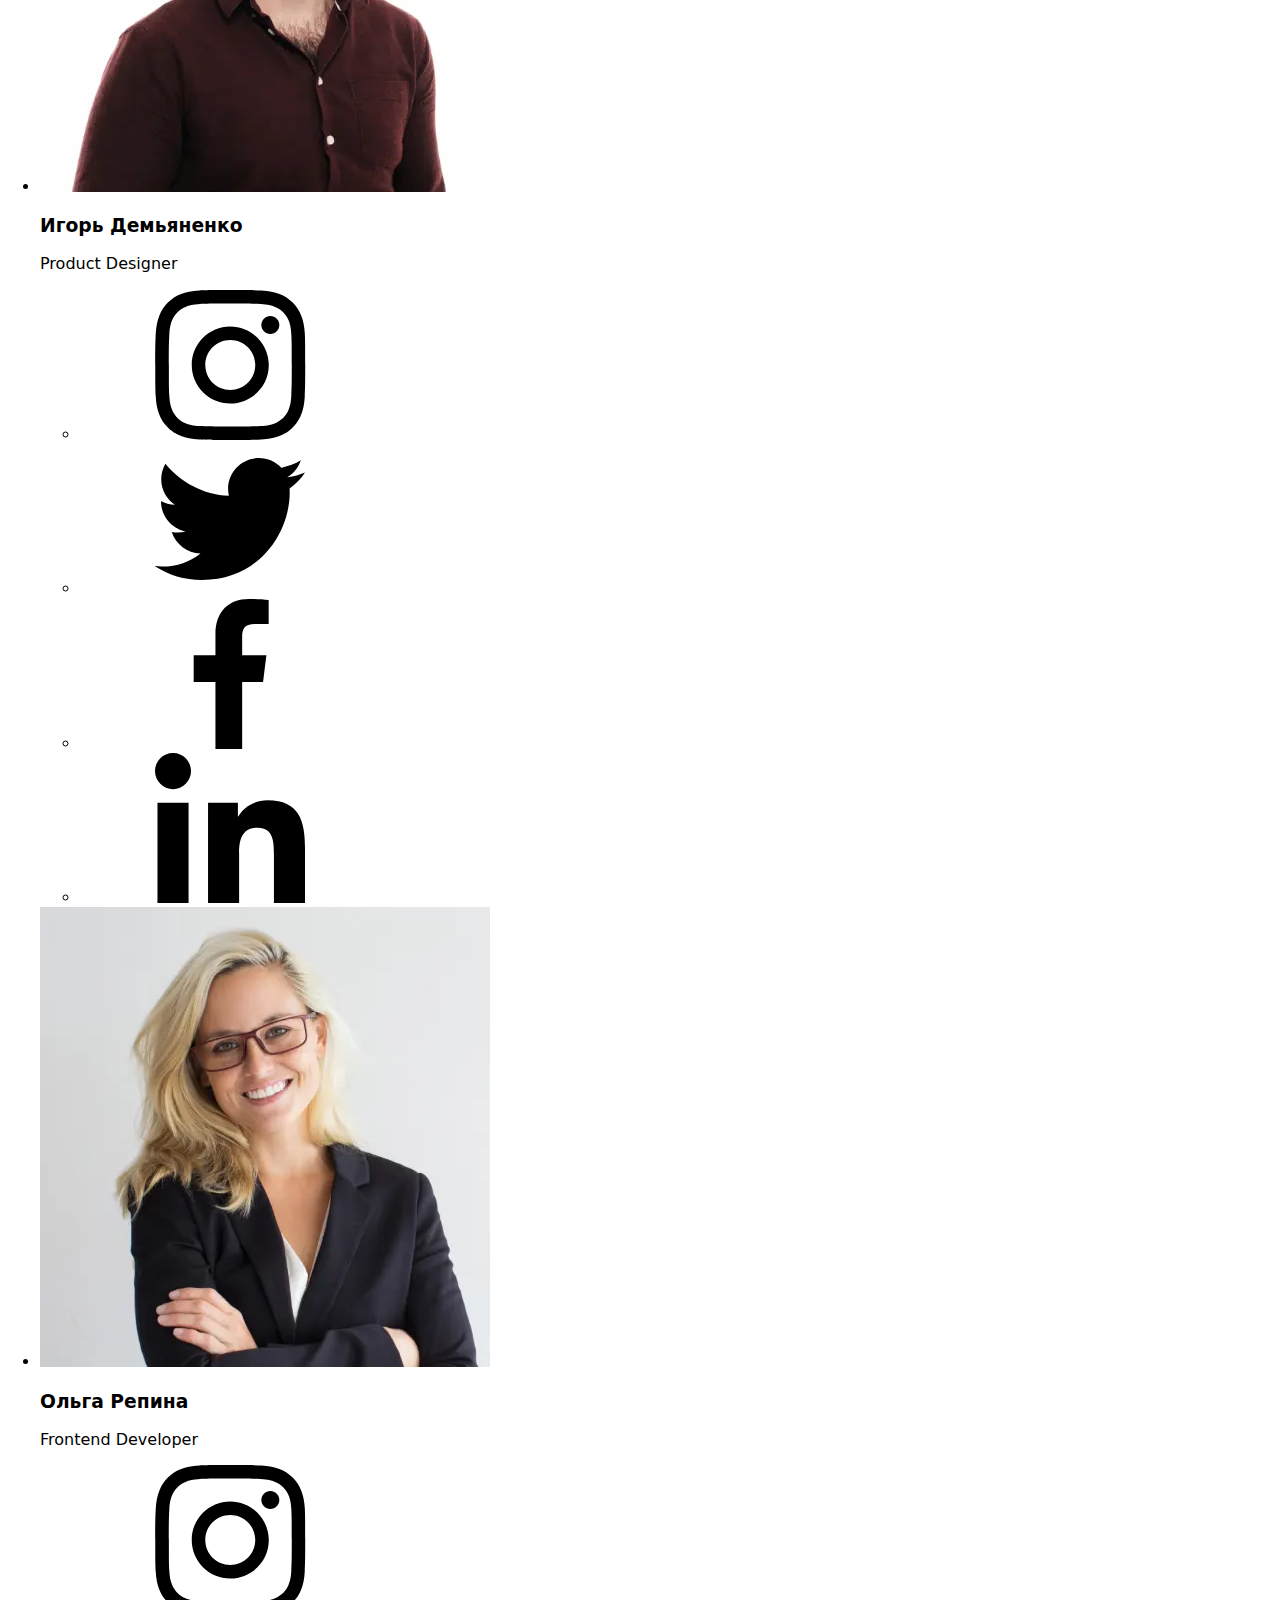
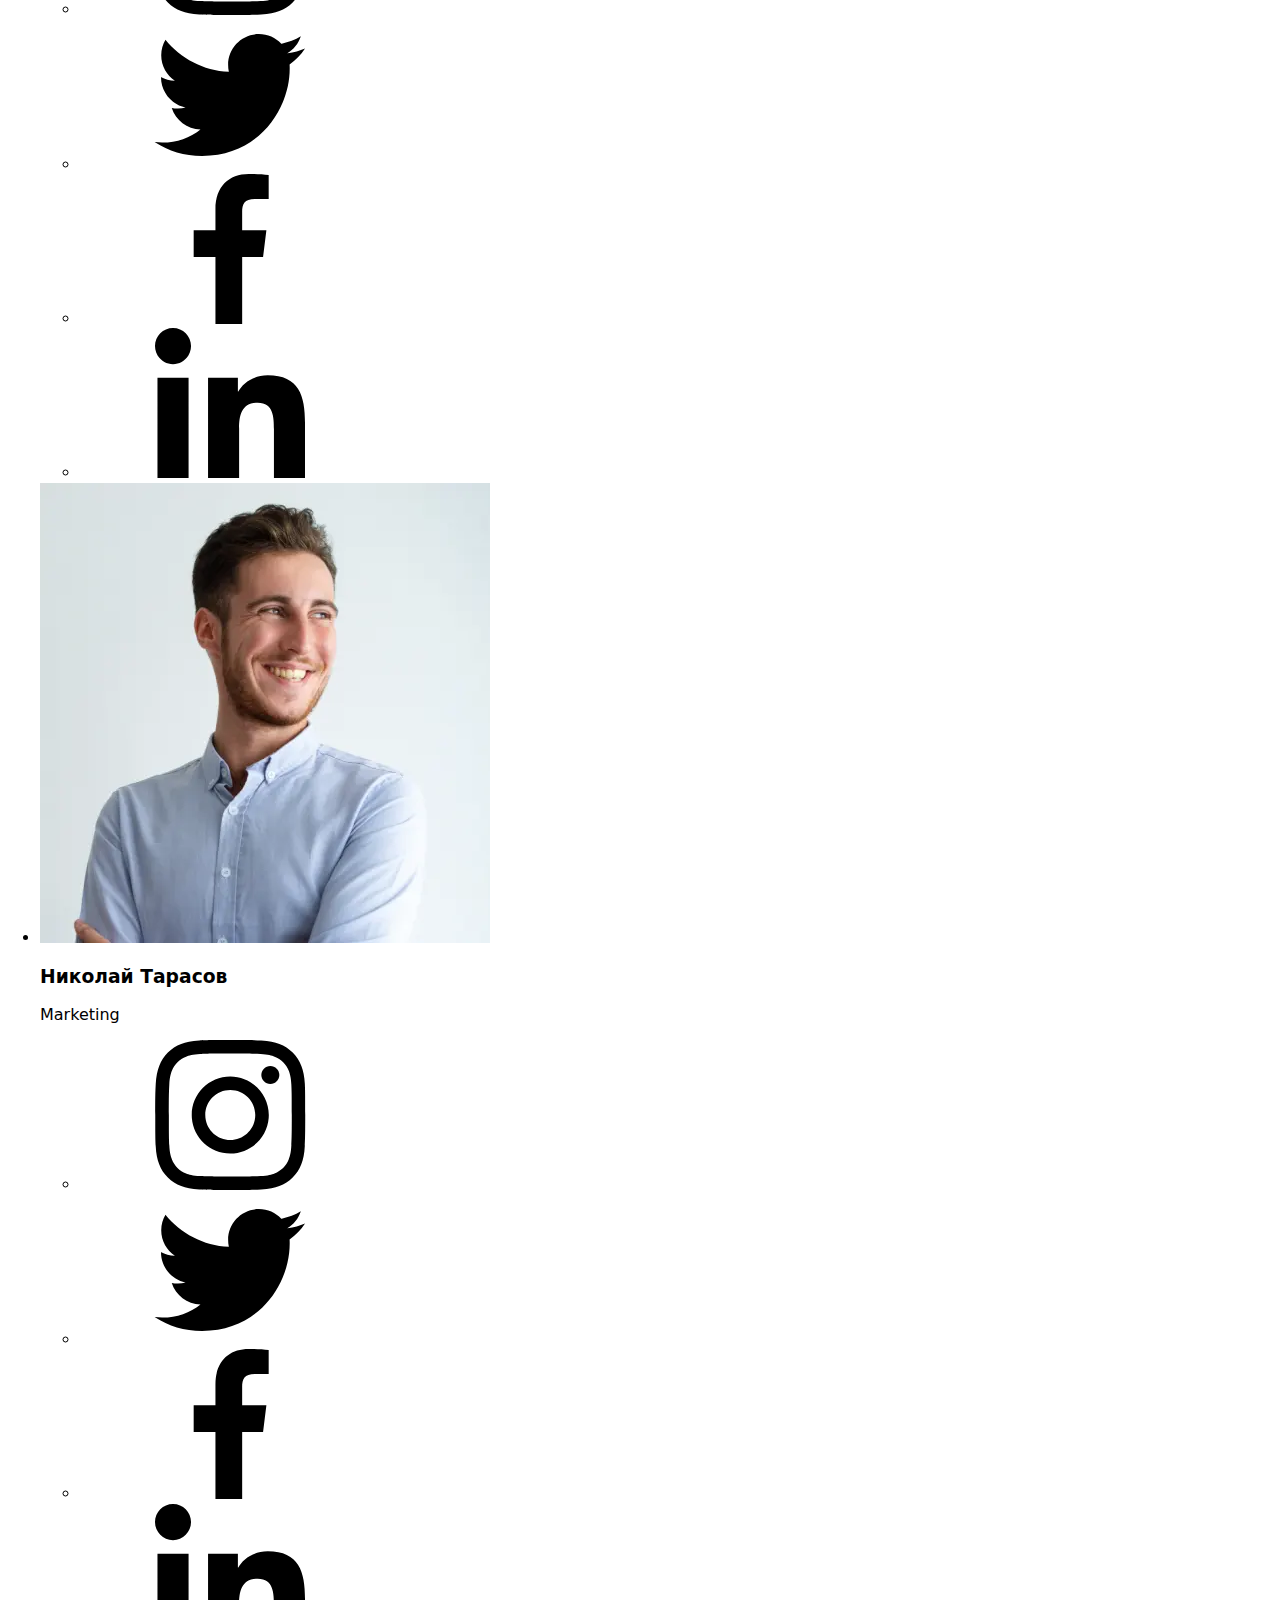
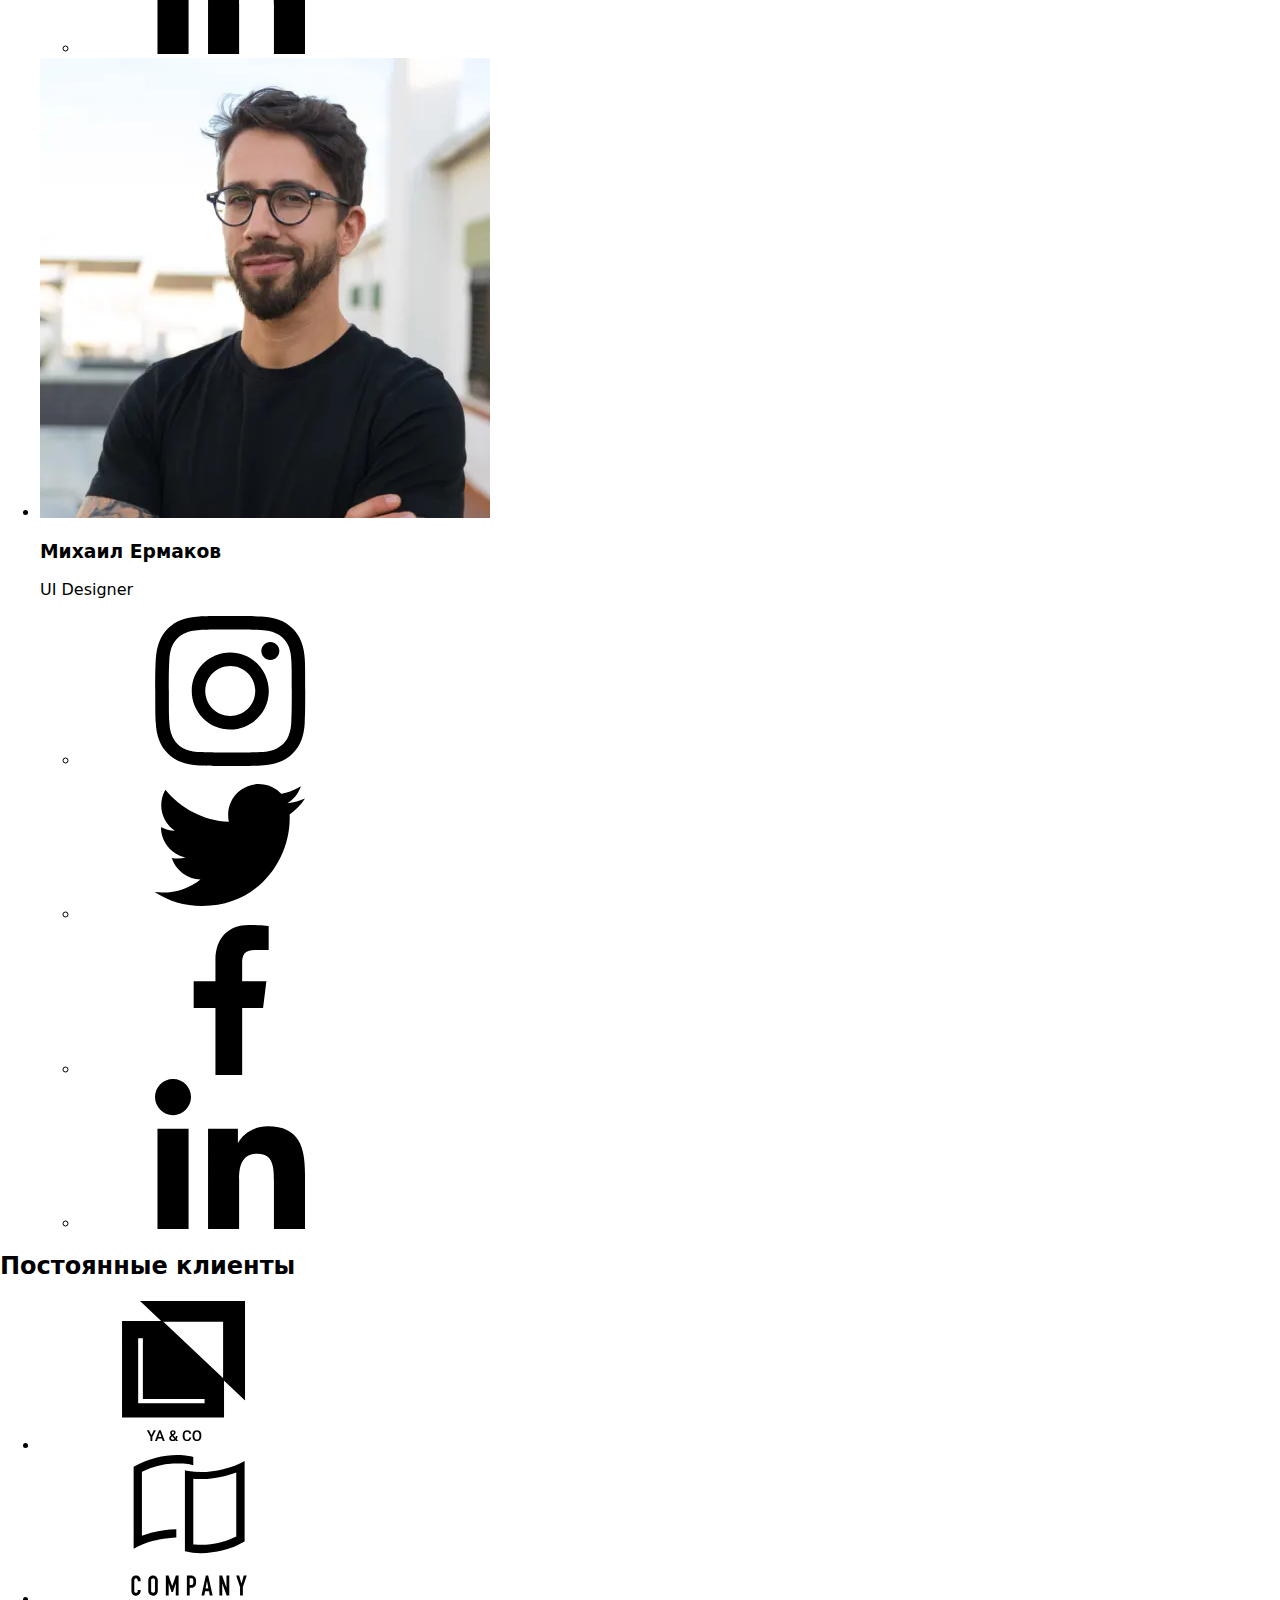
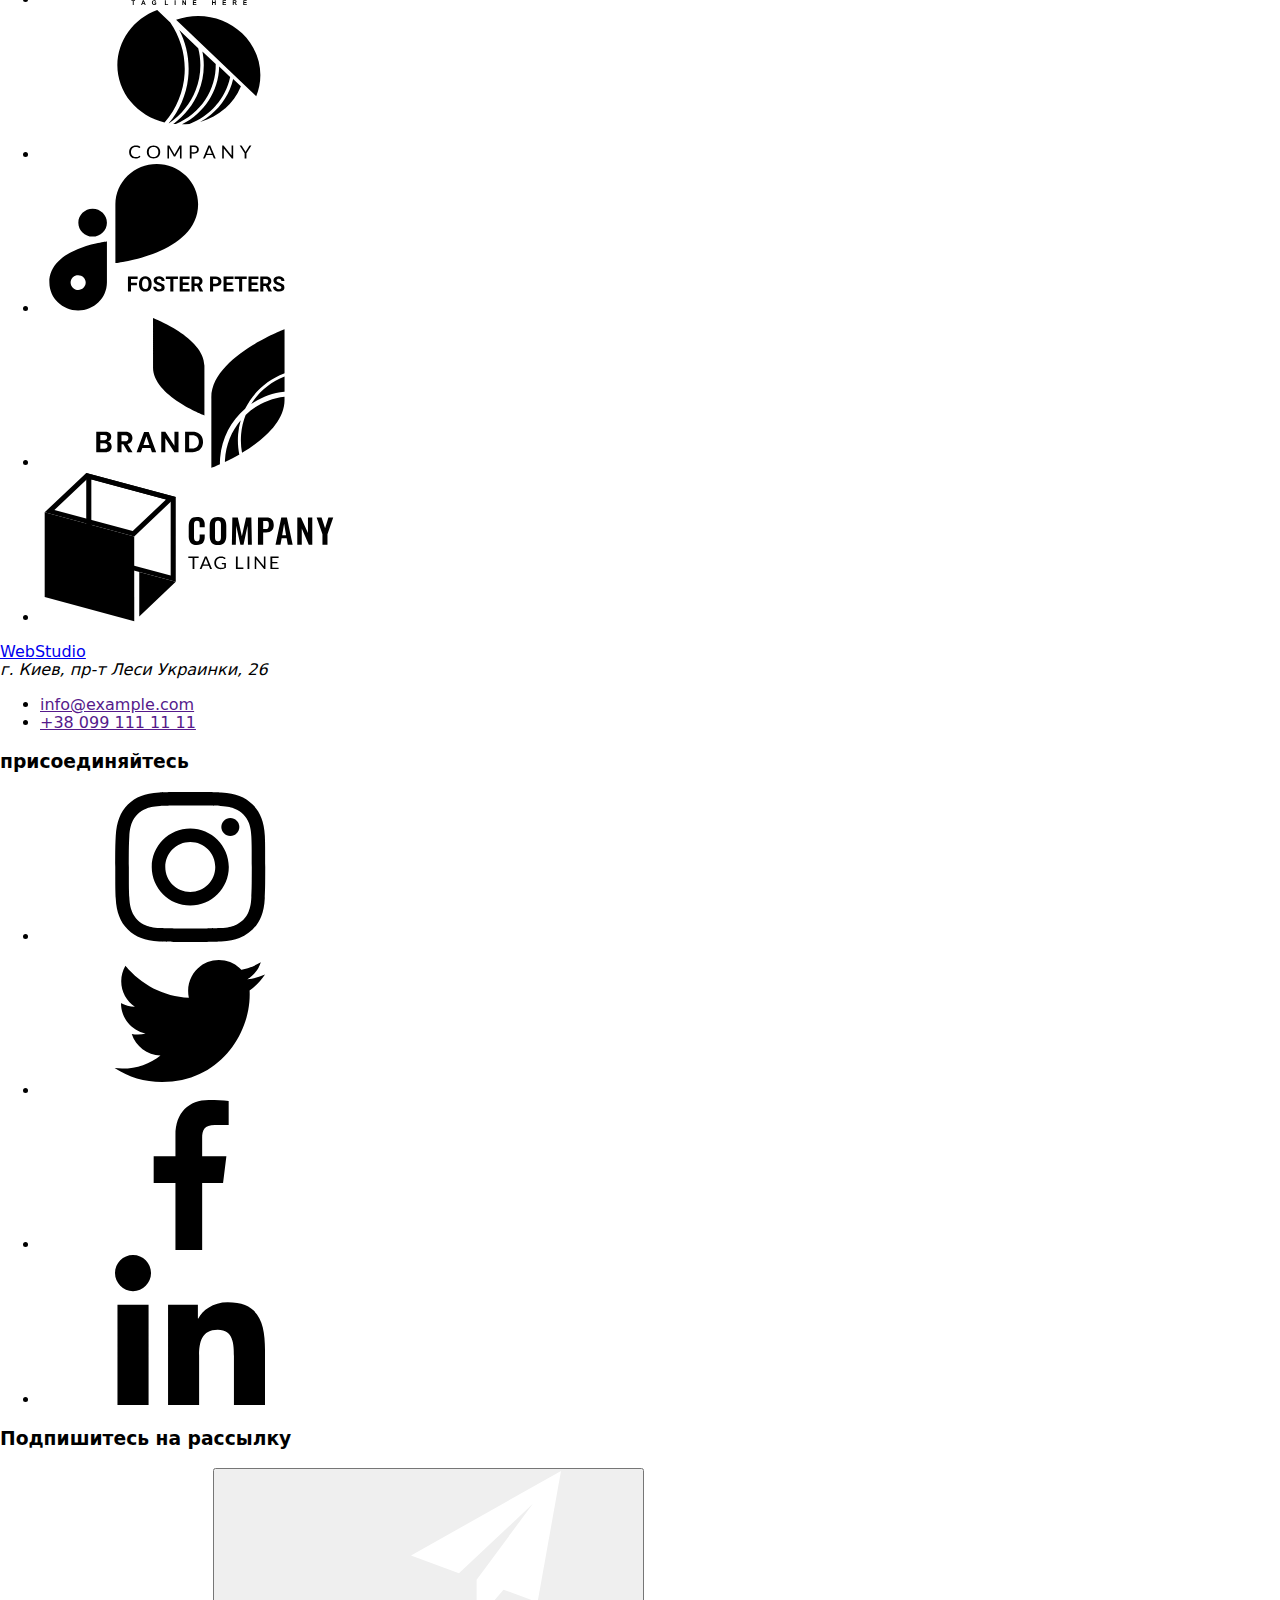
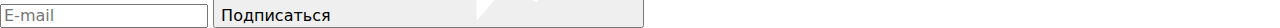
==== commit b58d285b: "2 коммит" ====
--- a/src/index.html
+++ b/src/index.html
@@ -8,370 +8,325 @@
       rel="stylesheet"
       href="https://cdnjs.cloudflare.com/ajax/libs/modern-normalize/1.0.0/modern-normalize.min.css"
     />
-    <link rel="preconnect" href="https://fonts.gstatic.com" />
-    <link rel="preconnect" href="https://fonts.gstatic.com" />
+    <link rel="stylesheet" href="./sass/main.scss" />
     <link
       href="https://fonts.googleapis.com/css2?family=Raleway:wght@400;500;700&family=Roboto:wght@400;500;700&display=swap"
       rel="stylesheet"
     />
-    <link rel="stylesheet" href="./stile/index.css" />
   </head>
   <body>
     <header class="header">
-      <div class="container site-nav">
-        <a class="header-logo" href=""
-          >Web<span class="header-logo-span">Studio</span></a
-        >
-        <nav>
-          <ul class="header-nav list">
-            <li class="item">
-              <a href="./index.html" class="link hover-item">Студия</a>
-            </li>
-            <li class="item">
-              <a href="./portfolio.html" class="link">Портфолио</a>
-            </li>
-            <li class="item">
-              <a href="" class="link">Контакты</a>
-            </li>
-          </ul>
-        </nav>
-        <ul class="header-nav-contacts list">
-          <li class="item ">
-            <a href="" class="link hover-item">
-              <svg class="letter-icon">
-                <use href="./images/spryte.svg#icon-envelope-hover"></use>
-              </svg>
-              info@devstudio.com</a
-            >
-          </li>
-          <li class="item">
-            <a href="" class="link">
-              <svg class="telephone-icon">
-                <use href="./images/spryte.svg#icon-Vector-7"></use>
-              </svg>
-              +38 096 111 11 11</a
-            >
-          </li>
-        </ul>
+      <div class="container">
+        <div class="header-flex-container">
+          <a class="header-logo" href="./portfolio.html"
+          >Web<span class="header-logo-span">Studio</span></a>
+          <a href="" class="header-link-icon">
+            <svg class="header-icon">
+              <use href="./images/spryte.svg#icon-menu_24px"></use>
+            </svg>
+          </a>
+        </div>
       </div>
     </header>
-    <main>
-      <section class="section-hero">
+    <main>    
+      <section class="hero-section">
         <div class="container">
-          <h1 class="hero-title">
-            ЭФФЕКТИВНЫЕ РЕШЕНИЯ<br />ДЛЯ ВАШЕГО БИЗНЕСА
-          </h1>
-          <button data-modal-open type="button" class="hero-button">Заказать услугу</button>
+          <h2 class="hero-title">Эффективные решения <br> для вашего бизнеса</h2>
+          <button class="hero-button">Заказать услугу</button>
         </div>
       </section>
-      <section class="section-advantages">
+      <section class="dignity-section">
+       <div class="container">
+       <ul class="dignity-list-icon">
+         <li class="item">
+           <div class="dignity-icon-container">
+            <svg class="dignity-svg-icon">
+              <use href="./images/spryte.svg#icon-antenna-1-1"></use>
+            </svg>
+           </div>
+           <h3 class="dignity-list-title">Внимание к деталям</h3>
+           <p class="dignity-list-text">Идейные соображения, а также начало повседневной работы по формированию позиции.</p>
+         </li>
+         <li class="item">
+          <div class="dignity-icon-container">
+            <svg class="dignity-svg-icon">
+              <use href="./images/spryte.svg#icon-clock-1-1"></use>
+            </svg>
+          </div>        
+          <h3 class="dignity-list-title">Пунктуальность</h3>
+          <p class="dignity-list-text">Задача организации, в особенности же рамки и место обучения кадров влечет за собой.</p>
+        </li>
+        <li class="item">
+          <div class="dignity-icon-container">
+            <svg class="dignity-svg-icon">
+              <use href="./images/spryte.svg#icon-diagram-1"></use>
+            </svg>
+          </div>
+          <h3 class="dignity-list-title">Планирование</h3>
+          <p class="dignity-list-text">Равным образом консультация с широким активом в значительной степени обуславливает.</p>
+        </li>
+        <li class="item">
+          <div class="dignity-icon-container">
+            <svg class="dignity-svg-icon">
+              <use href="./images/spryte.svg#icon-astronaut-1"></use>
+            </svg>
+          </div>
+          <h3 class="dignity-list-title">Современные технологии</h3>
+          <p class="dignity-list-text">Значимость этих проблем настолько очевидна, что реализация плановых заданий.</p>
+        </li>
+       </ul>
+       </div>
+      </section>
+      <section class="team-section">
         <div class="container">
-          <h2 hidden>Наши преимущества</h2>
-          <ul class="list advantages-list">
-            <li class="item">
-              <div class="advantages-div">
-                <svg class="advantages-icon">
-                  <use href="./images/spryte.svg#icon-antenna-1-1"></use>
-                </svg>
-              </div>
-              <h3 class="advantages-title">ВНИМАНИЕ К ДЕТАЛЯМ</h3>
-              <p class="advantages-text">
-                Идейные соображения, а также начало повседневной работы по
-                формированию позиции.
-              </p>
-            </li>
-            <li class="item">
-              <div class="advantages-div">
-                <svg class="advantages-icon">
-                  <use href="./images/spryte.svg#icon-clock-1-1"></use>
-                </svg>
-              </div>
-              <h3 class="advantages-title">ПУНТКТУАЛЬНОСТЬ</h3>
-              <p class="advantages-text">
-                Задача организации, в особенности же рамки и место обучения
-                кадров влечет за собой.
-              </p>
-            </li>
-            <li class="item">
-              <div class="advantages-div">
-                <svg class="advantages-icon">
-                  <use href="./images/spryte.svg#icon-diagram-1"></use>
-                </svg>
-              </div>
-              <h3 class="advantages-title">ПЛАНИРОВАНИЕ</h3>
-              <p class="advantages-text">
-                Равным образом консультация с широким активом в значительной
-                степени обуславливает.
-              </p>
-            </li>
-            <li class="item">
-              <div class="advantages-div">
-                <svg class="advantages-icon">
-                  <use href="./images/spryte.svg#icon-astronaut-1"></use>
-                </svg>
-              </div>
-              <h3 class="advantages-title">СОВРЕМЕННЫЕ ТЕХНОЛОГИИ</h3>
-              <p class="advantages-text">
-                Значимость этих проблем настолько очевидна, что реализация
-                плановых заданий.
-              </p>
+      <h2 class="team-main-title">Наша команда</h2>
+      <ul class="team-list">
+        <li class="item">
+          <picture>
+            <source srcset="./images/webp-img/img.webp 1x,
+            ./images/webp-img/img@2x.webp 2x"
+            media="(min-width: 320px)"
+            type="image/webp"/>
+            <source srcset="./images/2x-img/img.jpg 1x,
+            ./images/2x-img/img@2x.jpg 2x"
+            media="(min-width: 320px)"
+            type="image/jpeg"/>
+            <img src="" alt="">
+          </picture>
+          <div class="team-card-container">
+          <h3 class="team-name">Игорь Демьяненко</h3>
+          <p class="team-text">Product Designer</p>
+          <ul class="team-card-list">
+            <li class="item">
+              <a href="" class="link">
+                <svg class="team-card-icon">
+                  <use href="./images/spryte.svg#icon-instagram-2"></use>
+                </svg>
+              </a>
+            </li>
+            <li class="item">
+              <a href="" class="link">
+                <svg class="team-card-icon">
+                  <use href="./images/spryte.svg#icon-twitter-1"></use>
+                </svg>
+              </a>
+            </li>
+            <li class="item">
+              <a href="" class="link">
+                <svg class="team-card-icon">
+                  <use href="./images/spryte.svg#icon-facebook-1"></use>
+                </svg>
+              </a>
+            </li>
+            <li class="item">
+              <a href="" class="link">
+                <svg class="team-card-icon">
+                  <use href="./images/spryte.svg#icon-linkedin-1"></use>
+                </svg>
+              </a>
             </li>
           </ul>
-        </div>
-      </section>
-      <section class="section-occupation">
-        <div class="container">
-          <h2 class="occupation-title">Чем мы занимаемся</h2>
-          <ul class="occupation-list list">
-            <li class="item">
-              <div class="occupation-card-container">
-                <img
-                src="./images/img(14).jpg"
-                width="370"
-                alt="планшет на клавиатуре"
-              />
-              <p class="occupation-text-title">ДЕСКПОТНЫЕ ПРИЛОЖЕНИЯ</p>
-              </div>
-            </li>
-            <li class="item">
-              <div class="occupation-card-container">
-              <img
-                src="./images/img(1).jpg"
-                width="370"
-                alt="ноутбук и телефон"
-              />
-              <p class="occupation-text-title">МОБИЛЬНЫЕ ПРИЛОЖЕНИЯ</p>
+          </div>
+        </li>
+        <li class="item">
+          <picture>
+            <source srcset="./images/webp-img/img-1.webp 1x,
+            ./images/webp-img/img@2x-1.webp 2x"
+            media="(min-width: 320px)"
+            type="image/webp"/>
+            <source srcset="./images/2x-img/img-1.jpg 1x,
+            ./images/2x-img/img@2x-1.jpg 2x"
+            media="(min-width: 320px)"
+            type="image/jpeg"/>
+            <img src="" alt="">
+          </picture>
+          <div class="team-card-container">
+            <h3 class="team-name">Ольга Репина</h3>
+            <p class="team-text">Frontend Developer</p>
+            <ul class="team-card-list">
+              <li class="item">
+                <a href="" class="link">
+                  <svg class="team-card-icon">
+                    <use href="./images/spryte.svg#icon-instagram-2"></use>
+                  </svg>
+                </a>
+              </li>
+              <li class="item">
+                <a href="" class="link">
+                  <svg class="team-card-icon">
+                    <use href="./images/spryte.svg#icon-twitter-1"></use>
+                  </svg>
+                </a>
+              </li>
+              <li class="item">
+                <a href="" class="link">
+                  <svg class="team-card-icon">
+                    <use href="./images/spryte.svg#icon-facebook-1"></use>
+                  </svg>
+                </a>
+              </li>
+              <li class="item">
+                <a href="" class="link">
+                  <svg class="team-card-icon">
+                    <use href="./images/spryte.svg#icon-linkedin-1"></use>
+                  </svg>
+                </a>
+              </li>
+            </ul>
             </div>
-            </li>
-            <li class="item">
-              <div class="occupation-card-container">
-              <img src="./images/img(2).jpg" width="370" alt="планшет" />
-              <p class="occupation-text-title">ДИЗАЙНЕСКИЕ РЕШЕНИЯ</p>
+        </li>
+        <li class="item">
+          <picture>
+            <source srcset="./images/webp-img/img-2.webp 1x,
+            ./images/webp-img/img@2x-2.webp 2x"
+            media="(min-width: 320px)"
+            type="image/webp"/>
+            <source srcset="./images/2x-img/img-2.jpg 1x,
+            ./images/2x-img/img@2x-2.jpg 2x"
+            media="(min-width: 320px)"
+            type="image/jpeg"/>
+            <img src="" alt="">
+          </picture>
+          <div class="team-card-container">
+            <h3 class="team-name">Николай Тарасов</h3>
+            <p class="team-text">Marketing</p>
+            <ul class="team-card-list">
+              <li class="item">
+                <a href="" class="link">
+                  <svg class="team-card-icon">
+                    <use href="./images/spryte.svg#icon-instagram-2"></use>
+                  </svg>
+                </a>
+              </li>
+              <li class="item">
+                <a href="" class="link">
+                  <svg class="team-card-icon">
+                    <use href="./images/spryte.svg#icon-twitter-1"></use>
+                  </svg>
+                </a>
+              </li>
+              <li class="item">
+                <a href="" class="link">
+                  <svg class="team-card-icon">
+                    <use href="./images/spryte.svg#icon-facebook-1"></use>
+                  </svg>
+                </a>
+              </li>
+              <li class="item">
+                <a href="" class="link">
+                  <svg class="team-card-icon">
+                    <use href="./images/spryte.svg#icon-linkedin-1"></use>
+                  </svg>
+                </a>
+              </li>
+            </ul>
             </div>
-            </li>
-          </ul>
-        </div>
-      </section>
-      <section class="section-team">
-        <div class="container">
-          <h2 class="team-title">Наша команда</h2>
-          <ul class="list team-list">
-            <li class="item">
-              <img src="./images/img(3)(1).jpg" width="270" alt="Лицо Игоря" />
-              <div class="name-container">
-                <h3 class="team-name">Игорь Демьяненко</h3>
-                <p class="team-job">Product Designer</p>
-              </div>
-              <ul class="team-ul-svg list">
-                <li class="team-li-svg">
-                  <a href="" class="team-list-svg">
-                    <svg class="team-icon">
-                      <use href="./images/spryte.svg#icon-instagram-2"></use>
-                    </svg>
-                  </a>
-                </li>
-                <li class="team-li-svg">
-                  <a href="" class="team-list-svg">
-                    <svg class="team-icon">
-                      <use href="./images/spryte.svg#icon-twitter-1"></use>
-                    </svg>
-                  </a>
-                </li>
-                <li class="team-li-svg">
-                  <a href="" class="team-list-svg">
-                    <svg class="team-icon">
-                      <use href="./images/spryte.svg#icon-facebook-1"></use>
-                    </svg>
-                  </a>
-                </li>
-                <li class="team-li-svg">
-                  <a href="" class="team-list-svg">
-                    <svg class="team-icon">
-                      <use href="./images/spryte.svg#icon-linkedin-1"></use>
-                    </svg>
-                  </a>
-                </li>
-              </ul>
-            </li>
-            <li class="item">
-              <img src="./images/img(4).jpg" width="270" alt="Лицо Ольги" />
-              <div class="name-container">
-                <h3 class="team-name">Ольга Репина</h3>
-                <p class="team-job">Frontend Developer</p>
-              </div>
-              <ul class="team-ul-svg list">
-                <li class="team-li-svg">
-                  <a href="" class="team-list-svg">
-                    <svg class="team-icon">
-                      <use href="./images/spryte.svg#icon-instagram-2"></use>
-                    </svg>
-                  </a>
-                </li>
-                <li class="team-li-svg">
-                  <a href="" class="team-list-svg">
-                    <svg class="team-icon">
-                      <use href="./images/spryte.svg#icon-twitter-1"></use>
-                    </svg>
-                  </a>
-                </li>
-                <li class="team-li-svg">
-                  <a href="" class="team-list-svg">
-                    <svg class="team-icon">
-                      <use href="./images/spryte.svg#icon-facebook-1"></use>
-                    </svg>
-                  </a>
-                </li>
-                <li class="team-li-svg">
-                  <a href="" class="team-list-svg">
-                    <svg class="team-icon">
-                      <use href="./images/spryte.svg#icon-linkedin-1"></use>
-                    </svg>
-                  </a>
-                </li>
-              </ul>
-            </li>
-            <li class="item">
-              <img
-                src="./images/img(5)(1).jpg"
-                width="270"
-                alt="Лицо Николая"
-              />
-              <div class="name-container">
-                <h3 class="team-name">Николай Тарасов</h3>
-                <p class="team-job">Marketing</p>
-              </div>
-              <ul class="team-ul-svg list">
-                <li class="team-li-svg">
-                  <a href="" class="team-list-svg">
-                    <svg class="team-icon">
-                      <use href="./images/spryte.svg#icon-instagram-2"></use>
-                    </svg>
-                  </a>
-                </li>
-                <li class="team-li-svg">
-                  <a href="" class="team-list-svg">
-                    <svg class="team-icon">
-                      <use href="./images/spryte.svg#icon-twitter-1"></use>
-                    </svg>
-                  </a>
-                </li>
-                <li class="team-li-svg">
-                  <a href="" class="team-list-svg">
-                    <svg class="team-icon">
-                      <use href="./images/spryte.svg#icon-facebook-1"></use>
-                    </svg>
-                  </a>
-                </li>
-                <li class="team-li-svg">
-                  <a href="" class="team-list-svg">
-                    <svg class="team-icon">
-                      <use href="./images/spryte.svg#icon-linkedin-1"></use>
-                    </svg>
-                  </a>
-                </li>
-              </ul>
-            </li>
-            <li class="item">
-              <img src="./images/img(6).jpg" width="270" alt="Лицо Михаила" />
-              <div class="name-container">
-                <h3 class="team-name">Михаил Ермаков</h3>
-                <p class="team-job">UI Designer</p>
-              </div>
-              <ul class="team-ul-svg list">
-                <li class="team-li-svg">
-                  <a href="" class="team-list-svg">
-                    <svg class="team-icon">
-                      <use href="./images/spryte.svg#icon-instagram-2"></use>
-                    </svg>
-                  </a>
-                </li>
-                <li class="team-li-svg">
-                  <a href="" class="team-list-svg">
-                    <svg class="team-icon">
-                      <use href="./images/spryte.svg#icon-twitter-1"></use>
-                    </svg>
-                  </a>
-                </li>
-                <li class="team-li-svg">
-                  <a href="" class="team-list-svg">
-                    <svg class="team-icon">
-                      <use href="./images/spryte.svg#icon-facebook-1"></use>
-                    </svg>
-                  </a>
-                </li>
-                <li class="team-li-svg">
-                  <a href="" class="team-list-svg">
-                    <svg class="team-icon">
-                      <use href="./images/spryte.svg#icon-linkedin-1"></use>
-                    </svg>
-                  </a>
-                </li>
-              </ul>
-            </li>
-          </ul>
-        </div>
+        </li>
+        <li class="item">
+          <picture>
+            <source srcset="./images/webp-img/img-3.webp 1x,
+            ./images/webp-img/img@2x-3.webp 2x"
+            media="(min-width: 320px)"
+            type="image/webp"/>
+            <source srcset="./images/2x-img/img-3.jpg 1x,
+            ./images/2x-img/img@2x-3.jpg 2x"
+            media="(min-width: 320px)"
+            type="image/jpeg"/>
+            <img src="" alt="">
+          </picture>
+          <div class="team-card-container">
+            <h3 class="team-name">Михаил Ермаков</h3>
+            <p class="team-text">UI Designer</p>
+            <ul class="team-card-list">
+              <li class="item">
+                <a href="" class="link">
+                  <svg class="team-card-icon">
+                    <use href="./images/spryte.svg#icon-instagram-2"></use>
+                  </svg>
+                </a>
+              </li>
+              <li class="item">
+                <a href="" class="link">
+                  <svg class="team-card-icon">
+                    <use href="./images/spryte.svg#icon-twitter-1"></use>
+                  </svg>
+                </a>
+              </li>
+              <li class="item" >
+                <a href="" class="link">
+                  <svg class="team-card-icon">
+                    <use href="./images/spryte.svg#icon-facebook-1"></use>
+                  </svg>
+                </a>
+              </li>
+              <li class="item">
+                <a href="" class="link">
+                  <svg class="team-card-icon">
+                    <use href="./images/spryte.svg#icon-linkedin-1"></use>
+                  </svg>
+                </a>
+              </li>
+            </ul>
+            </div>
+        </li>
+      </ul>
+    </div>
       </section>
       <section class="clients-section">
-        <div class="container">
-          <h2 class="clients-title">Постоянные клиенты</h2>
-          <ul class="clients-ul list">
-            <li class="clients-li">
-              <a href="" class="clients-link">
-                <svg class="clients-icon icon1">
-                  <use href="./images/spryte.svg#icon-logo-1"></use>
-                </svg>
-              </a>
-            </li>
-            <li class="clients-li">
-              <a href="" class="clients-link">
-                <svg class="clients-icon icon2">
-                  <use href="./images/spryte.svg#icon-logo-2"></use>
-                </svg>
-              </a>
-            </li>
-            <li class="clients-li">
-              <a href="" class="clients-link">
-                <svg class="clients-icon icon3">
-                  <use href="./images/spryte.svg#icon-logo-3"></use>
-                </svg>
-              </a>
-            </li>
-            <li class="clients-li">
-              <a href="" class="clients-link">
-                <svg class="clients-icon icon4">
-                  <use href="./images/spryte.svg#icon-logo-4"></use>
-                </svg>
-              </a>
-            </li>
-            <li class="clients-li">
-              <a href="" class="clients-link">
-                <svg class="clients-icon icon5">
-                  <use href="./images/spryte.svg#icon-logo-5"></use>
-                </svg>
-              </a>
-            </li>
-            <li class="clients-li">
-              <a href="" class="clients-link">
-                <svg class="clients-icon icon6">
-                  <use href="./images/spryte.svg#icon-logo-6"></use>
-                </svg>
-              </a>
-            </li>
-          </ul>
-        </div>
+        <h2 class="clients-title">Постоянные клиенты</h2>
+        <ul class="clients-list">
+          <li class="item">
+            <a href="" class="link">
+              <svg class="clients-icon-1  clients-icon">
+                <use href="./images/spryte.svg#icon-logo-1"></use>
+              </svg>
+            </a>
+          </li>
+          <li class="item">
+            <a href="" class="link">
+              <svg class="clients-icon-2  clients-icon">
+                <use href="./images/spryte.svg#icon-logo-2"></use>
+              </svg>
+            </a>
+          </li>
+          <li class="item">
+            <a href="" class="link">
+              <svg class="clients-icon-3  clients-icon">
+                <use href="./images/spryte.svg#icon-logo-3"></use>
+              </svg>
+            </a>
+          </li>
+          <li class="item">
+            <a href="" class="link">
+              <svg class="clients-icon-4  clients-icon">
+                <use href="./images/spryte.svg#icon-logo-4"></use>
+              </svg>
+            </a>
+          </li>
+          <li class="item">
+            <a href="" class="link">
+              <svg class="clients-icon-5  clients-icon">
+                <use href="./images/spryte.svg#icon-logo-5"></use>
+              </svg>
+            </a>
+          </li>
+          <li class="item">
+            <a href="" class="link">
+              <svg class="clients-icon-6  clients-icon">
+                <use href="./images/spryte.svg#icon-logo-6"></use>
+              </svg>
+            </a>
+          </li>
+        </ul>
       </section>
     </main>
-
-    <footer class="footer">
-      <div class="container footer-div-container">
-        <div class="footer-a-adress">
-          <a class="footer-logo" href="./index.html"
-            >Web<span class="footer-logo-span">Studio</span></a
-          >
-
-          <address class="footer-adress">
-            г. Киев, пр-т Леси Украинки, 26
-            <ul class="list footer-list">
+    <footer class="footer">   
+      <div class="container">
+        <a class="footer-logo" href="./portfolio.html"
+          >Web<span class="footer-logo-span">Studio</span></a>
+          <address class="footer-adress">г. Киев, пр-т Леси Украинки, 26</address>
+          <nav class="footer-navigation">
+            <ul class="footer-list">
               <li class="item">
                 <a href="" class="link">info@example.com</a>
               </li>
@@ -379,93 +334,51 @@
                 <a href="" class="link">+38 099 111 11 11</a>
               </li>
             </ul>
-          </address>
-        </div>
-        <div class="footer-div">
-          <h3 class="footer-h3">ПРИСОЕДИНЯЙТЕСЬ</h3>
-          <ul class="footer-ul-svg list">
-            <li class="footer-li-svg">
-              <a href="" class="footer-list-svg">
+          </nav>
+          <h3 class="footer-title">присоединяйтесь</h3>
+          <ul class="footer-svg-list">
+            <li class="item">
+              <a href="" class="link">
                 <svg class="footer-icon">
                   <use href="./images/spryte.svg#icon-instagram-2"></use>
                 </svg>
               </a>
             </li>
-            <li class="footer-li-svg">
-              <a href="" class="footer-list-svg">
+            <li class="item">
+              <a href="" class="link">
                 <svg class="footer-icon">
                   <use href="./images/spryte.svg#icon-twitter-1"></use>
                 </svg>
               </a>
             </li>
-            <li class="footer-li-svg">
-              <a href="" class="footer-list-svg">
+            <li class="item">
+              <a href="" class="link">
                 <svg class="footer-icon">
                   <use href="./images/spryte.svg#icon-facebook-1"></use>
                 </svg>
               </a>
             </li>
-            <li class="footer-li-svg">
-              <a href="" class="footer-list-svg">
+            <li class="item">
+              <a href="" class="link">
                 <svg class="footer-icon">
                   <use href="./images/spryte.svg#icon-linkedin-1"></use>
                 </svg>
               </a>
             </li>
           </ul>
-        </div>
-      </div>
+          <h3 class="footer-input-title">Подпишитесь на рассылку</h3>
+          <form action="" class="footer-form">
+            <label for="" class="footer-label">
+              <input type="email" placeholder="E-mail" class="footer-input">
+            </label>  
+              <button class="footer-form-button">Подписаться
+                <svg class="footer-form-icon">
+                  <use href="./images/spryte.svg#icon-icon-send"></use>
+                </svg>
+              </button>
+          </form>
+        
+      </div>   
     </footer>
-    <div class="backdrop is-hidden" data-modal>
-      <div  class="modal-window">
-        <a  href="" class="modal-link" data-modal-close>
-          <svg class="modal-icon">
-            <use href="./images/spryte.svg#icon-Vectr"></use>
-          </svg>
-        </a>
-        <h2 class="modal-title">Оставьте свои данные, мы вам перезвоним</h2>
-        <form action="" name="modal-form">
-          <label for="" class="modal-label">
-            Имя 
-            <a href="" class="modal-svg-link1 modal-svg-link">
-              <svg class="modal-svg-name"> 
-                <use href="./images/spryte.svg#icon-Vector2"></use>
-              </svg>
-            </a> 
-              <input type="text" name="name" id="name" class="form-input">           
-          </label>
-          <label for="" class="modal-label">
-            Телефон
-            <a href="" class="modal-svg-link"> 
-              <svg class="modal-svg-phone">
-                <use href="./images/spryte.svg#icon-Vector3"></use>
-              </svg>
-            </a>
-            <input type="tel" name="phone" id="phone" class="form-input">
-          </label>
-          <label for="" class="modal-label">
-            Почта 
-            <a href="" class="modal-svg-link">
-              <svg class="modal-svg-email">
-                <use href="./images/spryte.svg#icon-Vector4"></use>
-              </svg>
-            </a>
-            <input type="email" name="email" id="email" class="form-input">
-          </label>
-          <label for="" class="">
-            Комментарий
-            <textarea name="feedback" id="" cols="30" rows="10" placeholder="Введите текст"></textarea>
-          </label>
-          <label for="" class="modal-radio-label"> 
-           
-            <input type="radio" value="">
-            Соглашаюсь с рассылкой и принимаю
-            <a href="" class="modal-radio-link">Условия договора</a>
-          </label>
-          <button class="modal-submit-button">Отправить</button>
-        </form>
-        </div>
-    </div>
-    <script src="./index.js"></script>
   </body>
 </html>
